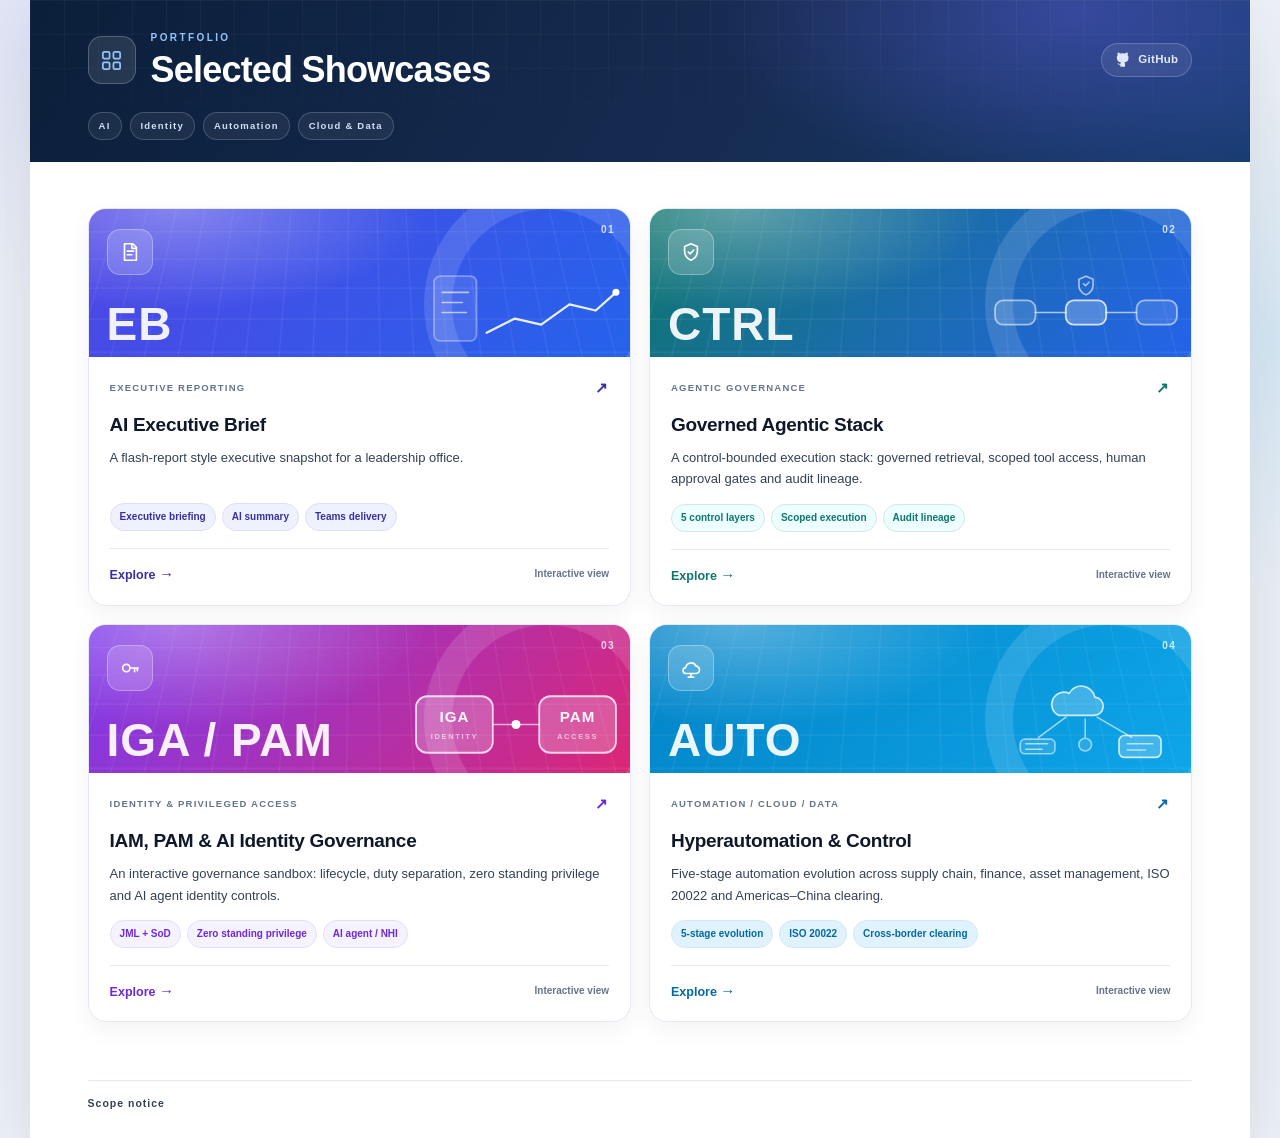
==== index.html @ c8b453c7 "Capitalize Selected Showcases heading" ====
<!DOCTYPE html>
<html lang="en">
<head>
  <meta charset="UTF-8" />
  <meta name="viewport" content="width=device-width, initial-scale=1.0" />
  <meta name="description" content="Selected Showcases across AI, identity, automation, cloud data and app delivery." />
  <title>Selected Showcases</title>
  <link rel="stylesheet" href="assets/index.css" />
</head>
<body>
  <svg class="sprite" aria-hidden="true">
    <symbol id="i-grid" viewBox="0 0 24 24"><rect x="3" y="3" width="7" height="7" rx="1.5"/><rect x="14" y="3" width="7" height="7" rx="1.5"/><rect x="3" y="14" width="7" height="7" rx="1.5"/><rect x="14" y="14" width="7" height="7" rx="1.5"/></symbol>
    <symbol id="i-brief" viewBox="0 0 24 24"><path d="M6 3h9l4 4v14H6z"/><path d="M9 11h7M9 15h5M14 3v5h5"/></symbol>
    <symbol id="i-shield" viewBox="0 0 24 24"><path d="M12 3l7 3v5c0 4.6-2.9 8.3-7 10-4.1-1.7-7-5.4-7-10V6z"/><path d="M9 12l2 2 4-4"/></symbol>
    <symbol id="i-key" viewBox="0 0 24 24"><circle cx="8" cy="12" r="4"/><path d="M12 12h9M17 12v4M20 12v3"/></symbol>
    <symbol id="i-cloud" viewBox="0 0 24 24"><path d="M7 18h10a4 4 0 0 0 .6-8 6 6 0 0 0-11.4 1.6A3.2 3.2 0 0 0 7 18z"/><path d="M9 22h6M12 18v4"/></symbol>
    <symbol id="i-payment" viewBox="0 0 24 24"><rect x="3" y="6" width="18" height="12" rx="2"/><path d="M3 10h18M7 14h4M17 14h2"/></symbol>
    <symbol id="i-mobile" viewBox="0 0 24 24"><rect x="7" y="3" width="10" height="18" rx="2"/><path d="M11 18h2M10 7h4"/></symbol>
    <symbol id="i-github" viewBox="0 0 24 24"><path d="M9 19c-4.3 1.4-4.3-2.5-6-3M15 22v-3.9a3.4 3.4 0 0 0-.9-2.6c3-.3 6.1-1.5 6.1-6.7A5.2 5.2 0 0 0 18.9 4.6 4.8 4.8 0 0 0 18.8.8S17.6.4 15 2.2a13 13 0 0 0-7 0C5.4.4 4.2.8 4.2.8A4.8 4.8 0 0 0 4.1 4.6 5.2 5.2 0 0 0 2.8 8.8c0 5.1 3 6.4 6.1 6.7A3.4 3.4 0 0 0 8 18.1V22"/></symbol>
  </svg>

  <div class="page">
    <header class="masthead">
      <div class="masthead-inner">
        <div class="mast-left">
          <span class="mast-mark"><svg><use href="#i-grid"></use></svg></span>
          <div>
            <span class="mast-kicker">PORTFOLIO</span>
            <h1>Selected Showcases</h1>
          </div>
        </div>
        <div class="mast-right">
          <a class="mast-github" href="https://github.com/royzcastle" target="_blank" rel="noopener noreferrer" aria-label="GitHub profile">
            <svg><use href="#i-github"></use></svg><span>GitHub</span>
          </a>
        </div>
      </div>
      <div class="domain-rail" aria-label="Selected Showcases">
        <span>AI</span><span>Identity</span><span>Automation</span><span>Cloud &amp; Data</span>
      </div>
    </header>

    <main>
      <section class="projects">
        <div class="project-grid">
          <a class="project-card tone-indigo" href="projects/flash-report/index.html">
            <div class="card-visual">
              <span class="card-index">01</span>
              <svg class="card-icon"><use href="#i-brief"></use></svg>
              <span class="card-code">EB</span>
              <svg class="card-viz" viewBox="0 0 190 84" aria-hidden="true">
                <rect x="4" y="10" width="42" height="64" rx="6" class="vz-soft"/>
                <path d="M12 26h26M12 36h20M12 46h24" class="vz-thin"/>
                <path d="M56 66 L84 52 L110 58 L138 38 L164 44 L184 26" class="vz-spark"/>
                <circle cx="184" cy="26" r="3.5" class="vz-dot"/>
              </svg>
            </div>
            <div class="card-body">
              <div class="card-meta"><span>EXECUTIVE REPORTING</span><span class="card-arrow">↗</span></div>
              <h3>AI Executive Brief</h3>
              <p>A flash-report style executive snapshot for a leadership office.</p>
              <div class="card-signals"><span>Executive briefing</span><span>AI summary</span><span>Teams delivery</span></div>
              <div class="card-foot"><span class="enter">Explore <b>→</b></span><span class="quick">Interactive view</span></div>
            </div>
          </a>

          <a class="project-card tone-blue" href="projects/rag-stack/index.html">
            <div class="card-visual">
              <span class="card-index">02</span>
              <svg class="card-icon"><use href="#i-shield"></use></svg>
              <span class="card-code">CTRL</span>
              <svg class="card-viz" viewBox="0 0 190 84" aria-hidden="true">
                <rect x="4" y="34" width="40" height="24" rx="8" class="vz-box"/>
                <rect x="74" y="34" width="40" height="24" rx="8" class="vz-strong"/>
                <rect x="144" y="34" width="40" height="24" rx="8" class="vz-box"/>
                <path d="M44 46h30M114 46h30" class="vz-thin"/>
                <path d="M94 10l7 3v6c0 4.6-3 7.8-7 9.5-4-1.7-7-4.9-7-9.5v-6z" class="vz-thin"/>
                <path d="M91.5 17.5l2 2 3.5-3.5" class="vz-thin"/>
              </svg>
            </div>
            <div class="card-body">
              <div class="card-meta"><span>AGENTIC GOVERNANCE</span><span class="card-arrow">↗</span></div>
              <h3>Governed Agentic Stack</h3>
              <p>A control-bounded execution stack: governed retrieval, scoped tool access, human approval gates and audit lineage.</p>
              <div class="card-signals"><span>5 control layers</span><span>Scoped execution</span><span>Audit lineage</span></div>
              <div class="card-foot"><span class="enter">Explore <b>→</b></span><span class="quick">Interactive view</span></div>
            </div>
          </a>

          <a class="project-card tone-violet" href="projects/iga-pam/index.html">
            <div class="card-visual">
              <span class="card-index">03</span>
              <svg class="card-icon"><use href="#i-key"></use></svg>
              <span class="card-code">IGA / PAM</span>
              <svg class="card-viz viz-modules" viewBox="0 0 210 84" aria-hidden="true">
                <rect x="6" y="14" width="76" height="56" rx="11" class="vz-strong"/>
                <text x="44" y="40" class="vz-label">IGA</text>
                <text x="44" y="56" class="vz-sub">IDENTITY</text>
                <rect x="128" y="14" width="76" height="56" rx="11" class="vz-strong"/>
                <text x="166" y="40" class="vz-label">PAM</text>
                <text x="166" y="56" class="vz-sub">ACCESS</text>
                <path d="M82 42h46" class="vz-thin"/>
                <circle cx="105" cy="42" r="4.5" class="vz-dot"/>
              </svg>
            </div>
            <div class="card-body">
              <div class="card-meta"><span>IDENTITY &amp; PRIVILEGED ACCESS</span><span class="card-arrow">↗</span></div>
              <h3>IAM, PAM &amp; AI Identity Governance</h3>
              <p>An interactive governance sandbox: lifecycle, duty separation, zero standing privilege and AI agent identity controls.</p>
              <div class="card-signals"><span>JML + SoD</span><span>Zero standing privilege</span><span>AI agent / NHI</span></div>
              <div class="card-foot"><span class="enter">Explore <b>→</b></span><span class="quick">Interactive view</span></div>
            </div>
          </a>

          <a class="project-card tone-cyan" href="projects/automation/index.html">
            <div class="card-visual">
              <span class="card-index">04</span>
              <svg class="card-icon"><use href="#i-cloud"></use></svg>
              <span class="card-code">AUTO</span>
              <svg class="card-viz" viewBox="0 0 210 84" aria-hidden="true">
                <path d="M74 32h38a10 10 0 0 0 1.5-20 15 15 0 0 0-28-4 9 9 0 0 0-11.5 24z" class="vz-strong"/>
                <path d="M82 34 52 56M103 36 103 56M116 34 154 56" class="vz-thin"/>
                <rect x="32" y="58" width="38" height="16" rx="5" class="vz-box"/>
                <path d="M38 63h24M38 69h18" class="vz-thin"/>
                <circle cx="103" cy="64" r="7" class="vz-box"/>
                <rect x="140" y="54" width="46" height="24" rx="6" class="vz-strong"/>
                <path d="M149 63h28M149 70h20" class="vz-thin"/>
              </svg>
            </div>
            <div class="card-body">
              <div class="card-meta"><span>AUTOMATION / CLOUD / DATA</span><span class="card-arrow">↗</span></div>
              <h3>Hyperautomation &amp; Control</h3>
              <p>Five-stage automation evolution across supply chain, finance, asset management, ISO 20022 and Americas–China clearing.</p>
              <div class="card-signals"><span>5-stage evolution</span><span>ISO 20022</span><span>Cross-border clearing</span></div>
              <div class="card-foot"><span class="enter">Explore <b>→</b></span><span class="quick">Interactive view</span></div>
            </div>
          </a>

        </div>
      </section>
    </main>

    <footer class="footer">
      <details class="legal">
        <summary>Scope notice</summary>
        <div class="legal-body">
          <strong>Confidentiality &amp; Scope Notice:</strong>
          Showcase summaries are conceptualized reference models. No proprietary source code, internal documentation,
          or confidential employer information is disclosed. Metrics and sample outputs are synthetic or illustrative.
          Nothing here is financial, investment, or legal advice.
        </div>
      </details>
    </footer>
  </div>
</body>
</html>
---- assets/index.css ----
:root {
  --navy: #0b1f3a;
  --navy2: #162c52;
  --ink: #0f172a;
  --ink2: #334155;
  --muted: #64748b;
  --line: #e4eaf3;
  --bg: #eef2f8;
}

* { box-sizing: border-box; }
html, body { margin: 0; padding: 0; }
body {
  background:
    radial-gradient(900px 500px at 8% 0%, rgba(99,102,241,.10), transparent 60%),
    radial-gradient(760px 420px at 100% 30%, rgba(14,165,233,.10), transparent 60%),
    var(--bg);
  color: var(--ink);
  font-family: "Segoe UI", "Microsoft JhengHei", -apple-system, BlinkMacSystemFont, sans-serif;
  line-height: 1.6;
  -webkit-font-smoothing: antialiased;
}
a { color: inherit; text-decoration: none; }
.sprite { position: absolute; width: 0; height: 0; overflow: hidden; }
svg { fill: none; stroke: currentColor; stroke-width: 1.8; stroke-linecap: round; stroke-linejoin: round; }

.page { max-width: 1220px; margin: 0 auto; background: #fff; box-shadow: 0 24px 80px rgba(15,23,42,.12); }

/* Masthead */
.masthead {
  position: relative; color: #fff; overflow: hidden;
  padding: 0 clamp(20px, 4.5vw, 58px);
  background:
    radial-gradient(600px 280px at 86% 8%, rgba(99,102,241,.42), transparent 62%),
    linear-gradient(122deg, var(--navy), var(--navy2) 60%, #173c70);
}
.masthead::before {
  content: ""; position: absolute; inset: 0;
  background-image: linear-gradient(rgba(255,255,255,.045) 1px, transparent 1px),
                    linear-gradient(90deg, rgba(255,255,255,.045) 1px, transparent 1px);
  background-size: 34px 34px; mask-image: linear-gradient(to bottom, #000, transparent 88%);
}
.masthead-inner { position: relative; display: flex; align-items: center; justify-content: space-between; gap: 20px; padding: 30px 0 22px; }
.mast-left { display: flex; align-items: center; gap: 15px; }
.mast-mark {
  width: 48px; height: 48px; border-radius: 14px; display: grid; place-items: center;
  background: rgba(255,255,255,.10); border: 1px solid rgba(255,255,255,.22); color: #93c5fd;
}
.mast-mark svg { width: 23px; height: 23px; }
.mast-kicker { display: block; font-size: 10px; font-weight: 800; letter-spacing: 2.4px; color: #93c5fd; }
.masthead h1 { margin: 3px 0 0; font-size: clamp(25px, 3.2vw, 36px); line-height: 1.15; letter-spacing: -.8px; }
.mast-right { display: flex; align-items: center; gap: clamp(16px, 3vw, 30px); }
.mast-github {
  display: inline-flex; align-items: center; gap: 7px; line-height: 1;
  font-size: 11.5px; font-weight: 800; letter-spacing: .3px; color: #dfe9fb;
  padding: 8px 13px; border-radius: 999px;
  background: rgba(255,255,255,.08); border: 1px solid rgba(255,255,255,.20);
  transition: background .2s ease, border-color .2s ease, transform .2s ease;
}
.mast-github:hover { background: rgba(255,255,255,.18); border-color: rgba(255,255,255,.42); transform: translateY(-2px); }
.mast-github svg { width: 16px; height: 16px; fill: currentColor; stroke: none; }
.mast-count { text-align: right; line-height: 1; }
.mast-count strong { display: block; font-size: clamp(34px, 4vw, 48px); letter-spacing: -2px; color: #fff; }
.mast-count span { display: block; margin-top: 6px; font-size: 9.5px; font-weight: 800; letter-spacing: 2px; color: #a9c2df; }
.domain-rail { position: relative; display: flex; flex-wrap: wrap; gap: 8px; padding: 0 0 22px; }
.domain-rail span {
  font-size: 9.5px; font-weight: 800; letter-spacing: 1.2px; color: #cfe0f5;
  border: 1px solid rgba(255,255,255,.18); background: rgba(255,255,255,.06);
  border-radius: 999px; padding: 5px 10px;
}

/* Projects */
.projects { padding: clamp(26px, 4vw, 46px) clamp(20px, 4.5vw, 58px) clamp(34px, 5vw, 58px); }
.project-grid { display: grid; grid-template-columns: repeat(2, minmax(0, 1fr)); gap: 18px; }
.project-card {
  --a: #4f46e5; --b: #2563eb; --soft: #eef2ff; --accent-ink: #3730a3;
  display: block; background: #fff; border: 1px solid var(--line); border-radius: 18px;
  overflow: hidden; box-shadow: 0 8px 24px rgba(15,23,42,.05);
  transition: transform .2s ease, box-shadow .2s ease, border-color .2s ease;
}
.project-card:hover { transform: translateY(-4px); box-shadow: 0 22px 46px rgba(15,23,42,.13); border-color: color-mix(in srgb, var(--a) 35%, white); }
.tone-blue { --a: #0f766e; --b: #2563eb; --soft: #ecfeff; --accent-ink: #0f766e; }
.tone-violet { --a: #7c3aed; --b: #db2777; --soft: #f5f3ff; --accent-ink: #6d28d9; }
.tone-cyan { --a: #0284c7; --b: #0ea5e9; --soft: #e0f2fe; --accent-ink: #0369a1; }
.tone-amber { --a: #b45309; --b: #ea580c; --soft: #fff7ed; --accent-ink: #9a3412; }
.tone-rose { --a: #4338ca; --b: #9333ea; --soft: #eef2ff; --accent-ink: #5b21b6; }
.tone-green { --a: #047857; --b: #16a34a; --soft: #ecfdf5; --accent-ink: #047857; }
.card-visual {
  position: relative; height: 148px; overflow: hidden;
  background: radial-gradient(420px 170px at 16% 0%, rgba(255,255,255,.32), transparent 60%),
              linear-gradient(128deg, var(--a), var(--b));
}
.card-visual::before {
  content: ""; position: absolute; inset: 0;
  background-image: linear-gradient(rgba(255,255,255,.13) 1px, transparent 1px),
                    linear-gradient(90deg, rgba(255,255,255,.13) 1px, transparent 1px);
  background-size: 26px 26px; transform: perspective(300px) rotateX(18deg) scale(1.2);
  opacity: .5;
}
.card-visual::after {
  content: ""; position: absolute; right: -40px; bottom: -70px; width: 190px; height: 190px;
  border-radius: 50%; border: 28px solid rgba(255,255,255,.13);
}
.card-index { position: absolute; top: 13px; right: 15px; font-size: 10px; font-weight: 800; letter-spacing: 1.5px; color: rgba(255,255,255,.78); }
.card-icon {
  position: absolute; left: 18px; top: 20px; width: 46px; height: 46px; padding: 11px;
  border-radius: 13px; background: rgba(255,255,255,.16); border: 1px solid rgba(255,255,255,.30);
  color: #fff; backdrop-filter: blur(6px);
}
.card-code {
  position: absolute; left: 18px; bottom: 10px; font-size: clamp(30px, 3.6vw, 46px);
  font-weight: 850; letter-spacing: 1px; color: rgba(255,255,255,.92); line-height: 1;
}
/* Mini sales-deck diagrams */
.card-viz { position: absolute; right: 8px; bottom: 6px; width: 192px; height: 85px; pointer-events: none; }
.card-viz.viz-modules { width: 212px; }
.card-viz .vz-box { fill: rgba(255,255,255,.12); stroke: rgba(255,255,255,.55); }
.card-viz .vz-strong { fill: rgba(255,255,255,.22); stroke: rgba(255,255,255,.78); }
.card-viz .vz-soft { fill: rgba(255,255,255,.10); stroke: rgba(255,255,255,.35); }
.card-viz .vz-thin { stroke: rgba(255,255,255,.62); stroke-width: 1.6; }
.card-viz .vz-spark { stroke: rgba(255,255,255,.9); stroke-width: 2.2; }
.card-viz .vz-dot { fill: #fff; stroke: none; }
.card-viz text { stroke: none; font-family: inherit; }
.card-viz .vz-label { fill: rgba(255,255,255,.96); font-size: 15px; font-weight: 800; letter-spacing: 1px; text-anchor: middle; }
.card-viz .vz-sub { fill: rgba(255,255,255,.62); font-size: 7.5px; font-weight: 700; letter-spacing: 1.6px; text-anchor: middle; }
.card-body { padding: 19px 21px 18px; }
.card-meta { display: flex; align-items: center; justify-content: space-between; gap: 12px; font-size: 9.5px; font-weight: 800; letter-spacing: 1.2px; color: var(--muted); }
.card-arrow { color: var(--accent-ink); font-size: 15px; transition: transform .2s ease; }
.project-card:hover .card-arrow { transform: translate(3px, -3px); }
.card-body h3 { margin: 10px 0 7px; font-size: 19px; letter-spacing: -.3px; }
.card-body p { margin: 0; min-height: 42px; font-size: 13px; color: var(--ink2); line-height: 1.65; }
.card-signals { display: flex; flex-wrap: wrap; gap: 6px; margin-top: 14px; }
.card-signals span {
  font-size: 10px; font-weight: 700; padding: 5px 9px; border-radius: 999px;
  color: var(--accent-ink); background: var(--soft); border: 1px solid color-mix(in srgb, var(--a) 18%, white);
}
.card-foot {
  display: flex; align-items: center; justify-content: space-between; gap: 12px;
  margin-top: 17px; padding-top: 13px; border-top: 1px solid var(--line);
}
.enter { font-size: 12.5px; font-weight: 800; color: var(--accent-ink); }
.enter b { font-size: 15px; transition: transform .2s ease; display: inline-block; }
.project-card:hover .enter b { transform: translateX(4px); }
.quick { font-size: 10px; font-weight: 700; color: var(--muted); }

/* Footer */
.footer { padding: 0 clamp(20px, 4.5vw, 58px) 26px; background: #fff; }
.legal { border-top: 1px solid var(--line); padding-top: 14px; font-size: 10.5px; color: var(--muted); }
.legal summary { cursor: pointer; display: inline-block; font-weight: 800; letter-spacing: 1px; color: var(--ink2); }
.legal-body { margin-top: 10px; line-height: 1.7; max-width: 900px; }
.legal-body strong { color: var(--ink); }

@media (max-width: 900px) {
  .project-grid { grid-template-columns: minmax(0, 1fr); }
}
@media (max-width: 640px) {
  .masthead-inner { flex-direction: column; align-items: stretch; gap: 16px; }
  .mast-right { justify-content: space-between; }
  .mast-count strong { font-size: 34px; }
}
@media (max-width: 560px) {
  .card-body p { min-height: 0; }
  .card-viz { width: 150px; height: 66px; }
  .card-viz.viz-modules { width: 168px; }
}
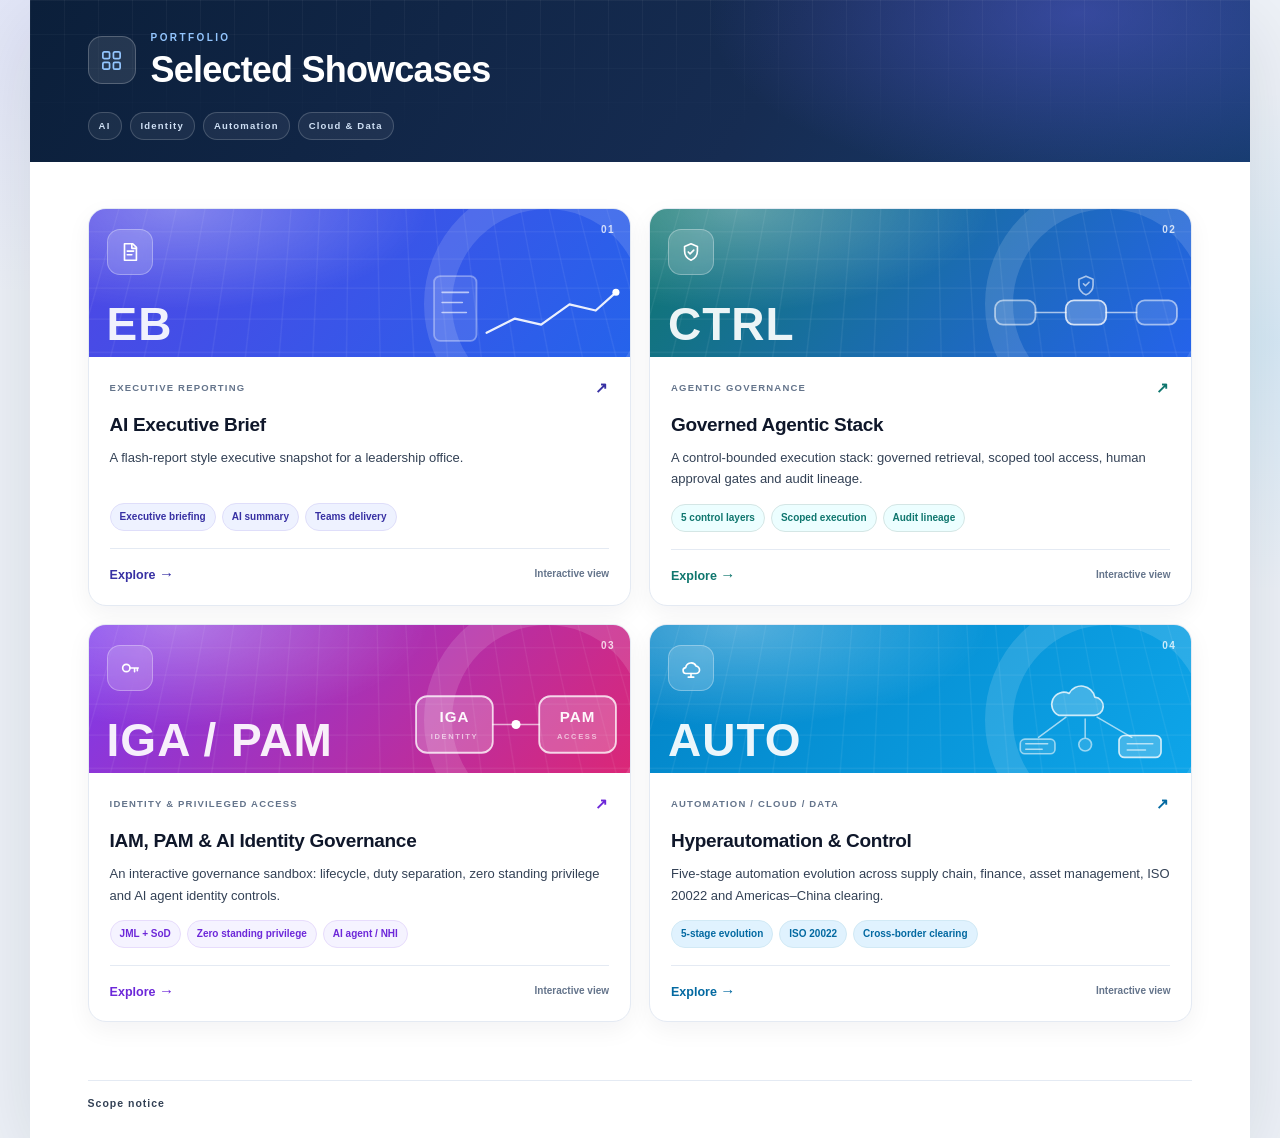
==== commit f89276b4: "Remove GitHub pill from homepage masthead" ====
--- a/index.html
+++ b/index.html
@@ -16,7 +16,6 @@
     <symbol id="i-cloud" viewBox="0 0 24 24"><path d="M7 18h10a4 4 0 0 0 .6-8 6 6 0 0 0-11.4 1.6A3.2 3.2 0 0 0 7 18z"/><path d="M9 22h6M12 18v4"/></symbol>
     <symbol id="i-payment" viewBox="0 0 24 24"><rect x="3" y="6" width="18" height="12" rx="2"/><path d="M3 10h18M7 14h4M17 14h2"/></symbol>
     <symbol id="i-mobile" viewBox="0 0 24 24"><rect x="7" y="3" width="10" height="18" rx="2"/><path d="M11 18h2M10 7h4"/></symbol>
-    <symbol id="i-github" viewBox="0 0 24 24"><path d="M9 19c-4.3 1.4-4.3-2.5-6-3M15 22v-3.9a3.4 3.4 0 0 0-.9-2.6c3-.3 6.1-1.5 6.1-6.7A5.2 5.2 0 0 0 18.9 4.6 4.8 4.8 0 0 0 18.8.8S17.6.4 15 2.2a13 13 0 0 0-7 0C5.4.4 4.2.8 4.2.8A4.8 4.8 0 0 0 4.1 4.6 5.2 5.2 0 0 0 2.8 8.8c0 5.1 3 6.4 6.1 6.7A3.4 3.4 0 0 0 8 18.1V22"/></symbol>
   </svg>
 
   <div class="page">
@@ -28,11 +27,6 @@
             <span class="mast-kicker">PORTFOLIO</span>
             <h1>Selected Showcases</h1>
           </div>
-        </div>
-        <div class="mast-right">
-          <a class="mast-github" href="https://github.com/royzcastle" target="_blank" rel="noopener noreferrer" aria-label="GitHub profile">
-            <svg><use href="#i-github"></use></svg><span>GitHub</span>
-          </a>
         </div>
       </div>
       <div class="domain-rail" aria-label="Selected Showcases">
--- a/assets/index.css
+++ b/assets/index.css
@@ -49,16 +49,6 @@
 .mast-mark svg { width: 23px; height: 23px; }
 .mast-kicker { display: block; font-size: 10px; font-weight: 800; letter-spacing: 2.4px; color: #93c5fd; }
 .masthead h1 { margin: 3px 0 0; font-size: clamp(25px, 3.2vw, 36px); line-height: 1.15; letter-spacing: -.8px; }
-.mast-right { display: flex; align-items: center; gap: clamp(16px, 3vw, 30px); }
-.mast-github {
-  display: inline-flex; align-items: center; gap: 7px; line-height: 1;
-  font-size: 11.5px; font-weight: 800; letter-spacing: .3px; color: #dfe9fb;
-  padding: 8px 13px; border-radius: 999px;
-  background: rgba(255,255,255,.08); border: 1px solid rgba(255,255,255,.20);
-  transition: background .2s ease, border-color .2s ease, transform .2s ease;
-}
-.mast-github:hover { background: rgba(255,255,255,.18); border-color: rgba(255,255,255,.42); transform: translateY(-2px); }
-.mast-github svg { width: 16px; height: 16px; fill: currentColor; stroke: none; }
 .mast-count { text-align: right; line-height: 1; }
 .mast-count strong { display: block; font-size: clamp(34px, 4vw, 48px); letter-spacing: -2px; color: #fff; }
 .mast-count span { display: block; margin-top: 6px; font-size: 9.5px; font-weight: 800; letter-spacing: 2px; color: #a9c2df; }
@@ -155,7 +145,6 @@
 }
 @media (max-width: 640px) {
   .masthead-inner { flex-direction: column; align-items: stretch; gap: 16px; }
-  .mast-right { justify-content: space-between; }
   .mast-count strong { font-size: 34px; }
 }
 @media (max-width: 560px) {
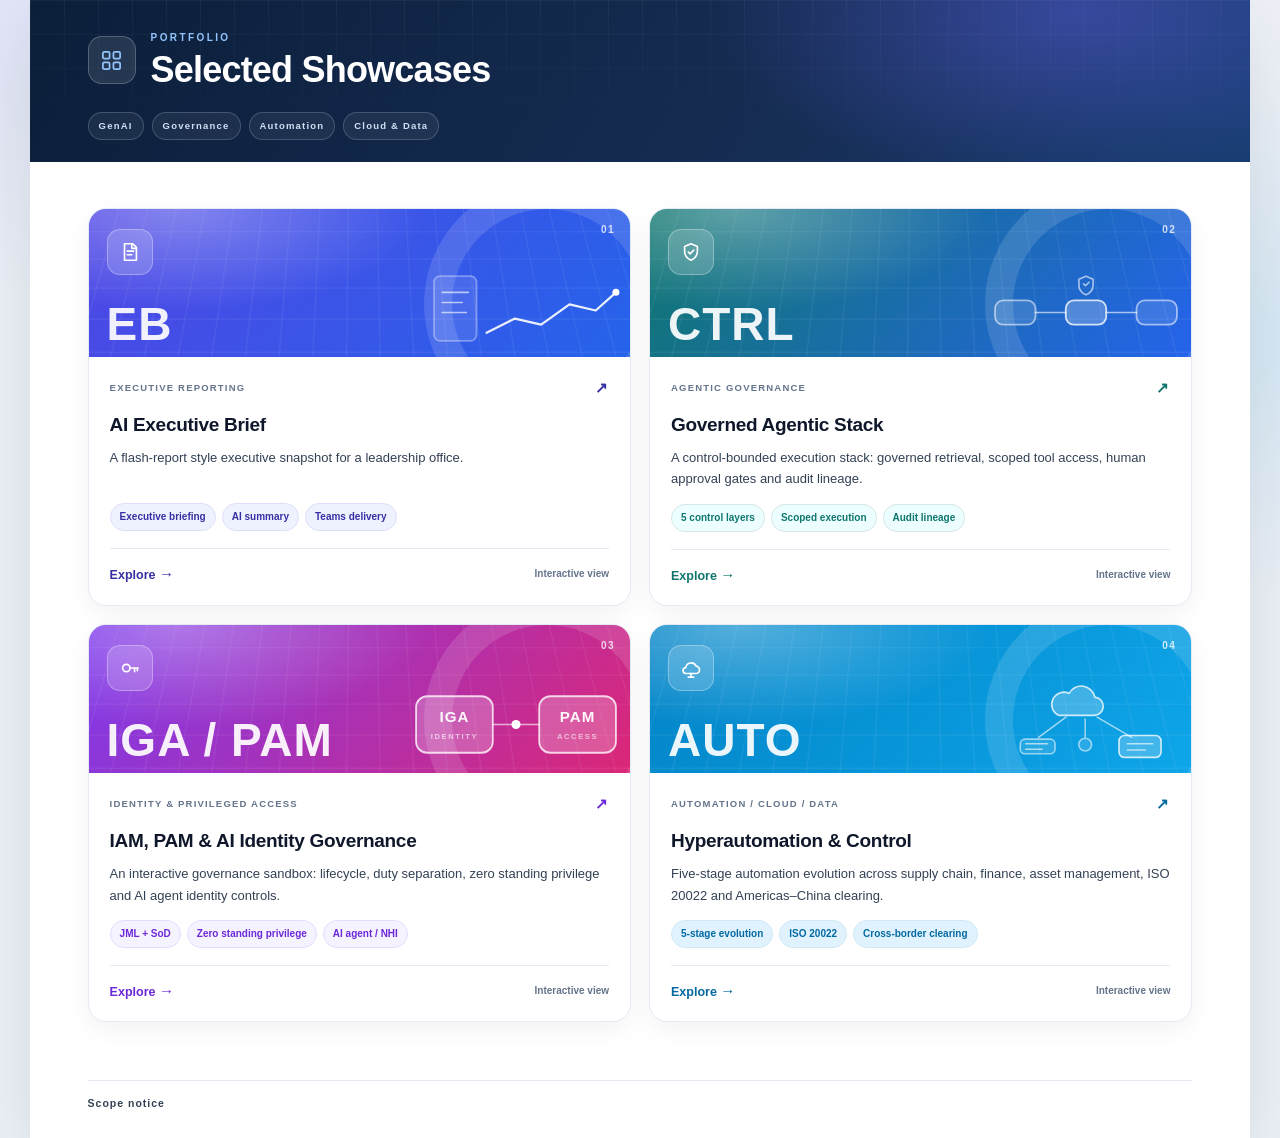
==== commit 38aff3e4: "Rename domain tags: AI -> GenAI, Identity -> Governance" ====
--- a/index.html
+++ b/index.html
@@ -30,7 +30,7 @@
         </div>
       </div>
       <div class="domain-rail" aria-label="Selected Showcases">
-        <span>AI</span><span>Identity</span><span>Automation</span><span>Cloud &amp; Data</span>
+        <span>GenAI</span><span>Governance</span><span>Automation</span><span>Cloud &amp; Data</span>
       </div>
     </header>
 
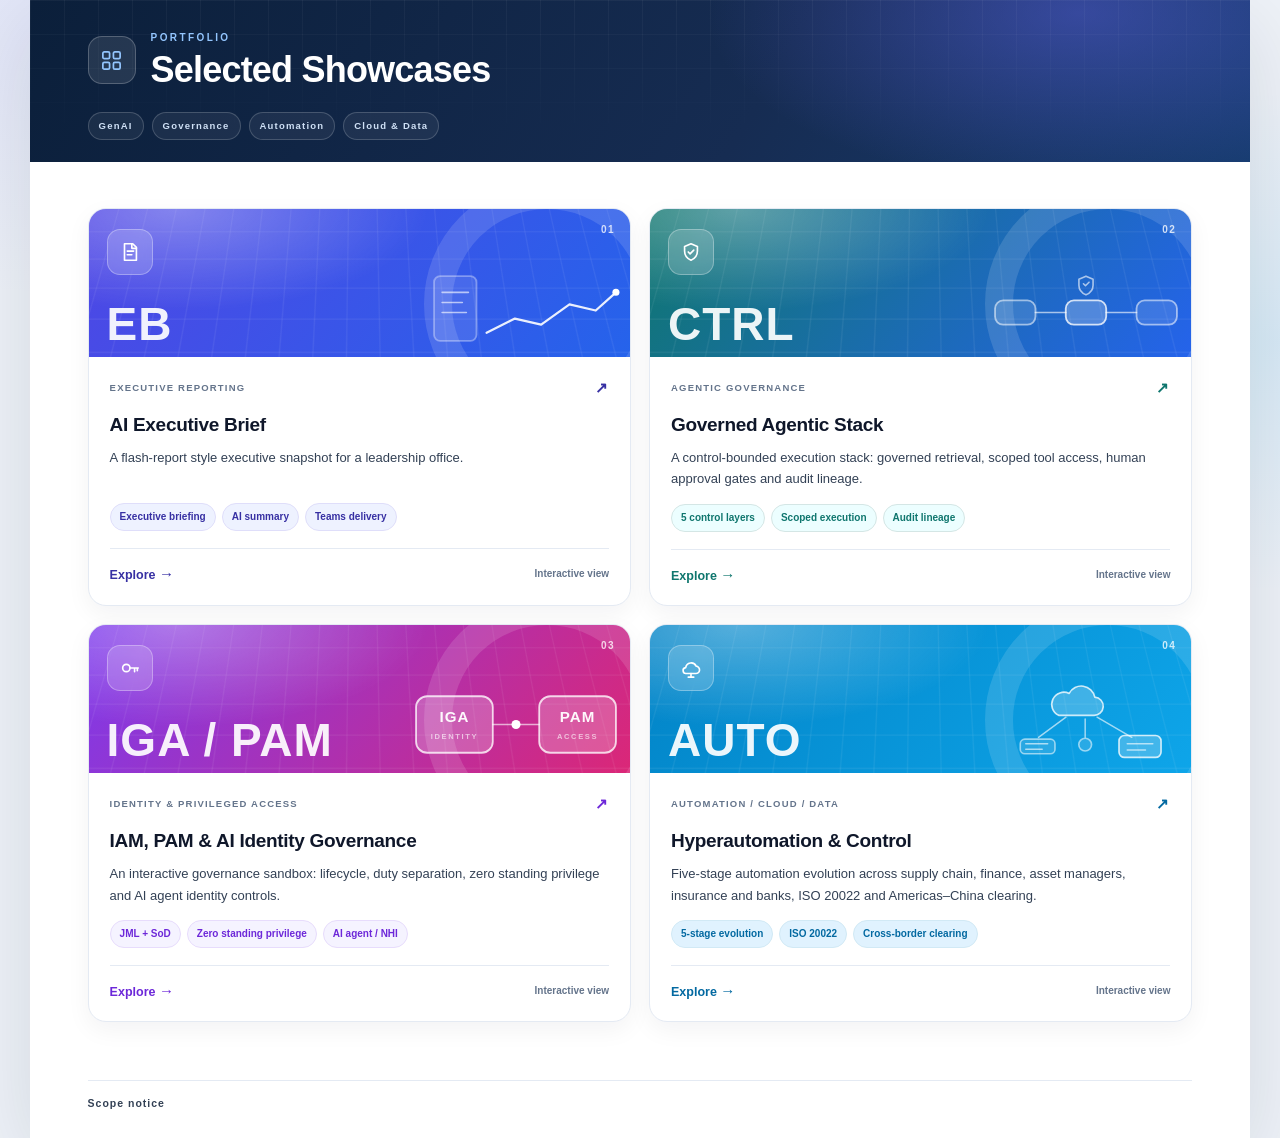
==== commit 40896893: "Widen asset management wording to asset managers / insurance / banks (FSI tag + homepage card)" ====
--- a/index.html
+++ b/index.html
@@ -124,7 +124,7 @@
             <div class="card-body">
               <div class="card-meta"><span>AUTOMATION / CLOUD / DATA</span><span class="card-arrow">↗</span></div>
               <h3>Hyperautomation &amp; Control</h3>
-              <p>Five-stage automation evolution across supply chain, finance, asset management, ISO 20022 and Americas–China clearing.</p>
+              <p>Five-stage automation evolution across supply chain, finance, asset managers, insurance and banks, ISO 20022 and Americas–China clearing.</p>
               <div class="card-signals"><span>5-stage evolution</span><span>ISO 20022</span><span>Cross-border clearing</span></div>
               <div class="card-foot"><span class="enter">Explore <b>→</b></span><span class="quick">Interactive view</span></div>
             </div>
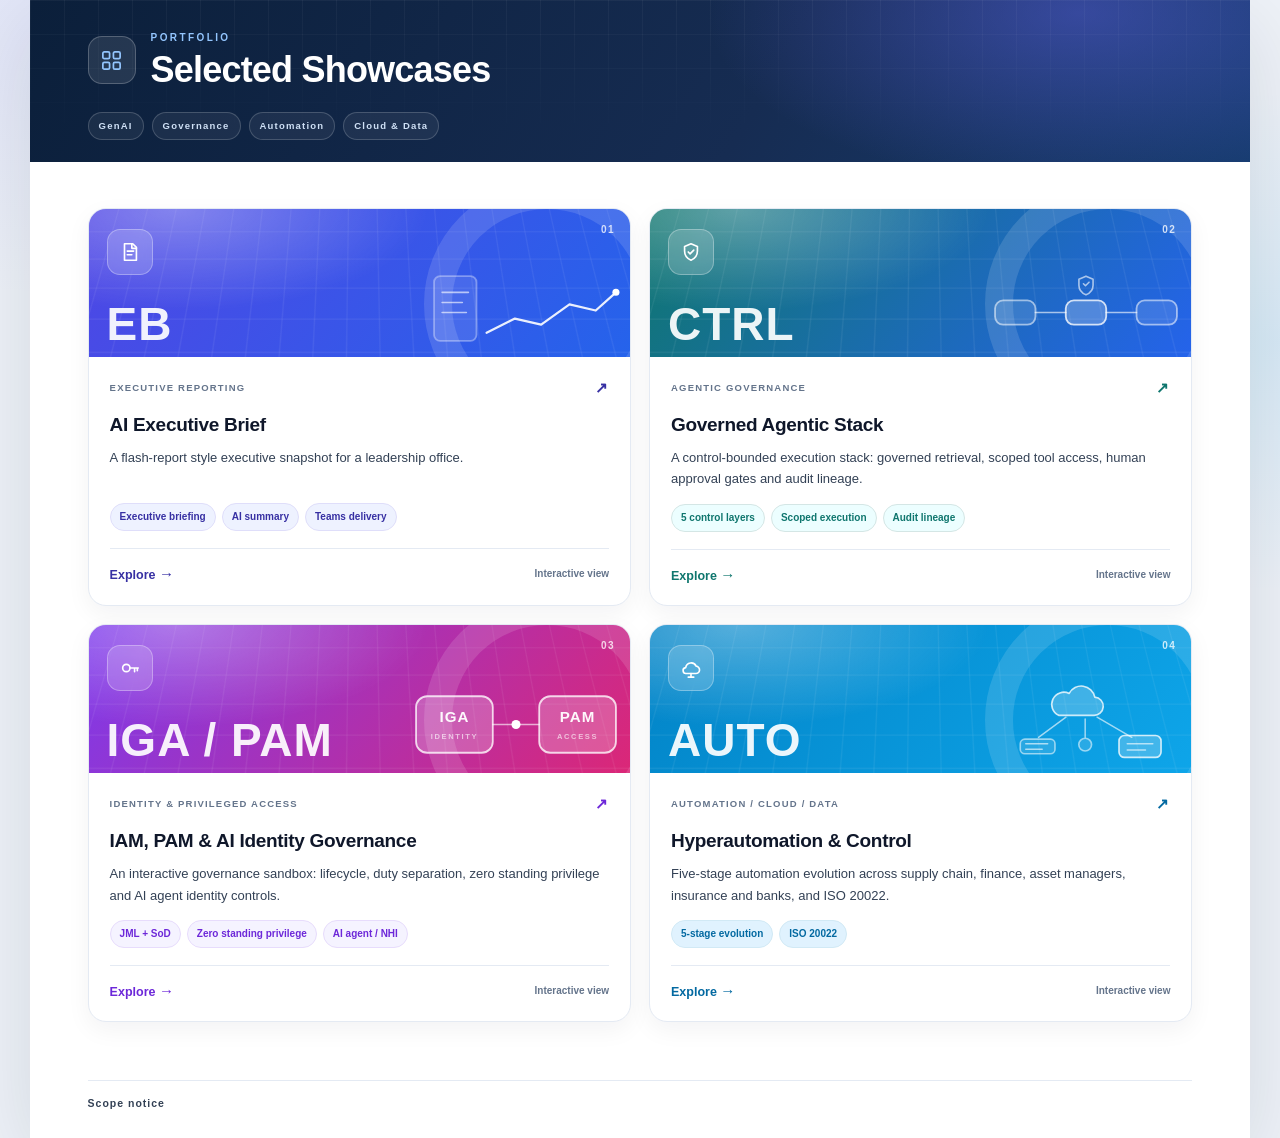
==== commit b9dc093c: "Remove Americas-China cross-border clearing domain from automation card and page" ====
--- a/index.html
+++ b/index.html
@@ -124,8 +124,8 @@
             <div class="card-body">
               <div class="card-meta"><span>AUTOMATION / CLOUD / DATA</span><span class="card-arrow">↗</span></div>
               <h3>Hyperautomation &amp; Control</h3>
-              <p>Five-stage automation evolution across supply chain, finance, asset managers, insurance and banks, ISO 20022 and Americas–China clearing.</p>
-              <div class="card-signals"><span>5-stage evolution</span><span>ISO 20022</span><span>Cross-border clearing</span></div>
+              <p>Five-stage automation evolution across supply chain, finance, asset managers, insurance and banks, and ISO 20022.</p>
+              <div class="card-signals"><span>5-stage evolution</span><span>ISO 20022</span></div>
               <div class="card-foot"><span class="enter">Explore <b>→</b></span><span class="quick">Interactive view</span></div>
             </div>
           </a>
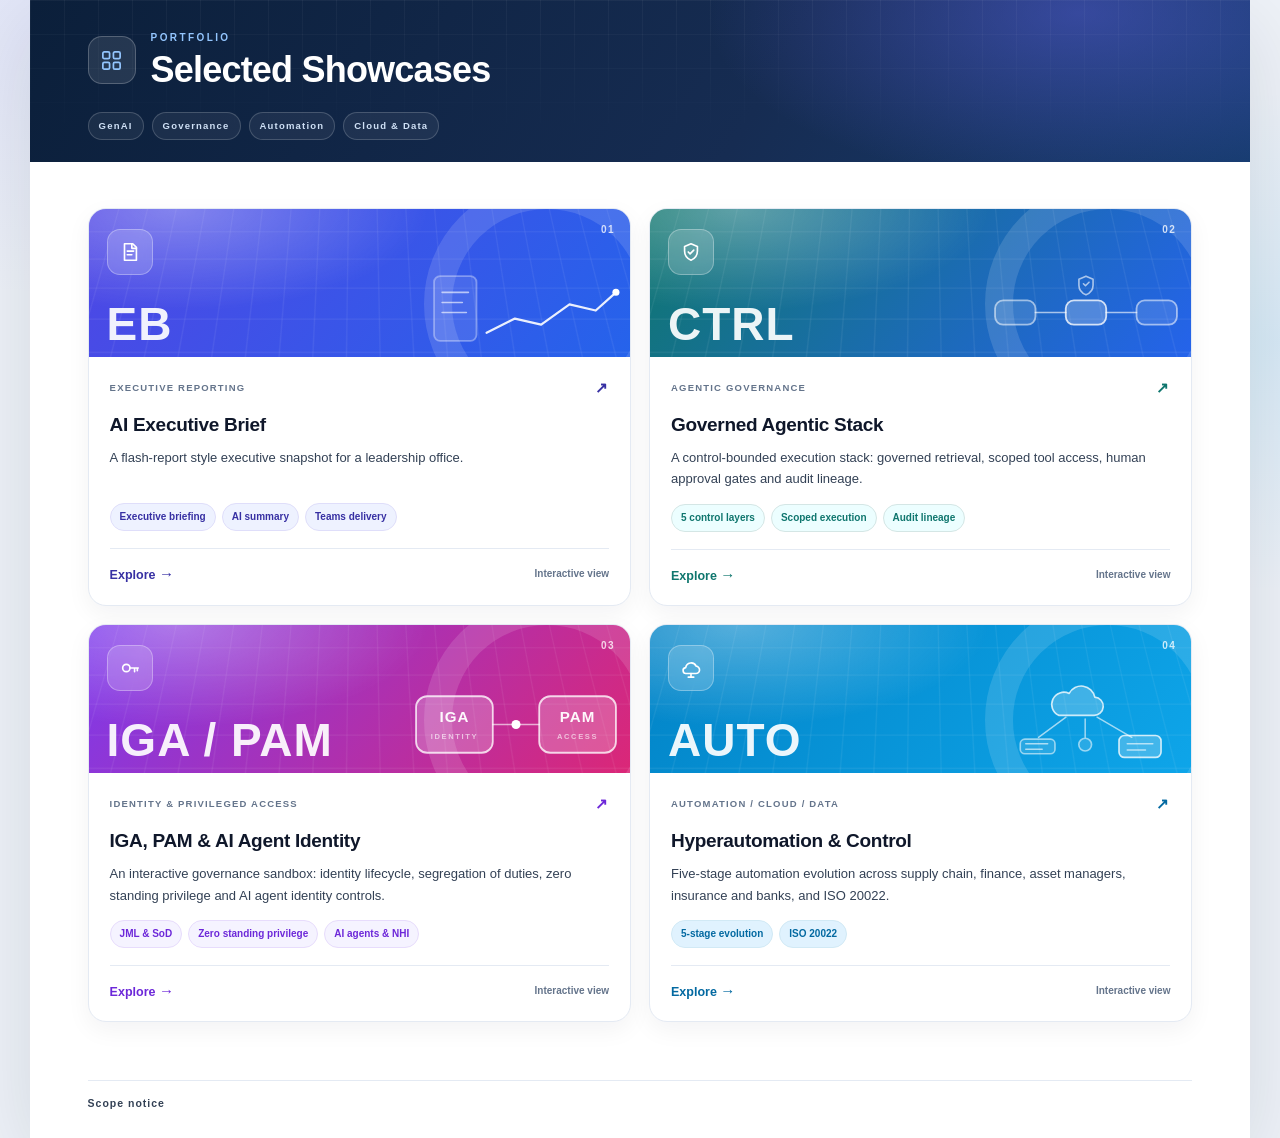
==== commit a38db73a: "IGA/PAM wording: align acronym IGA, use segregation of duties, clarify AI agent identity" ====
--- a/index.html
+++ b/index.html
@@ -99,9 +99,9 @@
             </div>
             <div class="card-body">
               <div class="card-meta"><span>IDENTITY &amp; PRIVILEGED ACCESS</span><span class="card-arrow">↗</span></div>
-              <h3>IAM, PAM &amp; AI Identity Governance</h3>
-              <p>An interactive governance sandbox: lifecycle, duty separation, zero standing privilege and AI agent identity controls.</p>
-              <div class="card-signals"><span>JML + SoD</span><span>Zero standing privilege</span><span>AI agent / NHI</span></div>
+              <h3>IGA, PAM &amp; AI Agent Identity</h3>
+              <p>An interactive governance sandbox: identity lifecycle, segregation of duties, zero standing privilege and AI agent identity controls.</p>
+              <div class="card-signals"><span>JML &amp; SoD</span><span>Zero standing privilege</span><span>AI agents &amp; NHI</span></div>
               <div class="card-foot"><span class="enter">Explore <b>→</b></span><span class="quick">Interactive view</span></div>
             </div>
           </a>
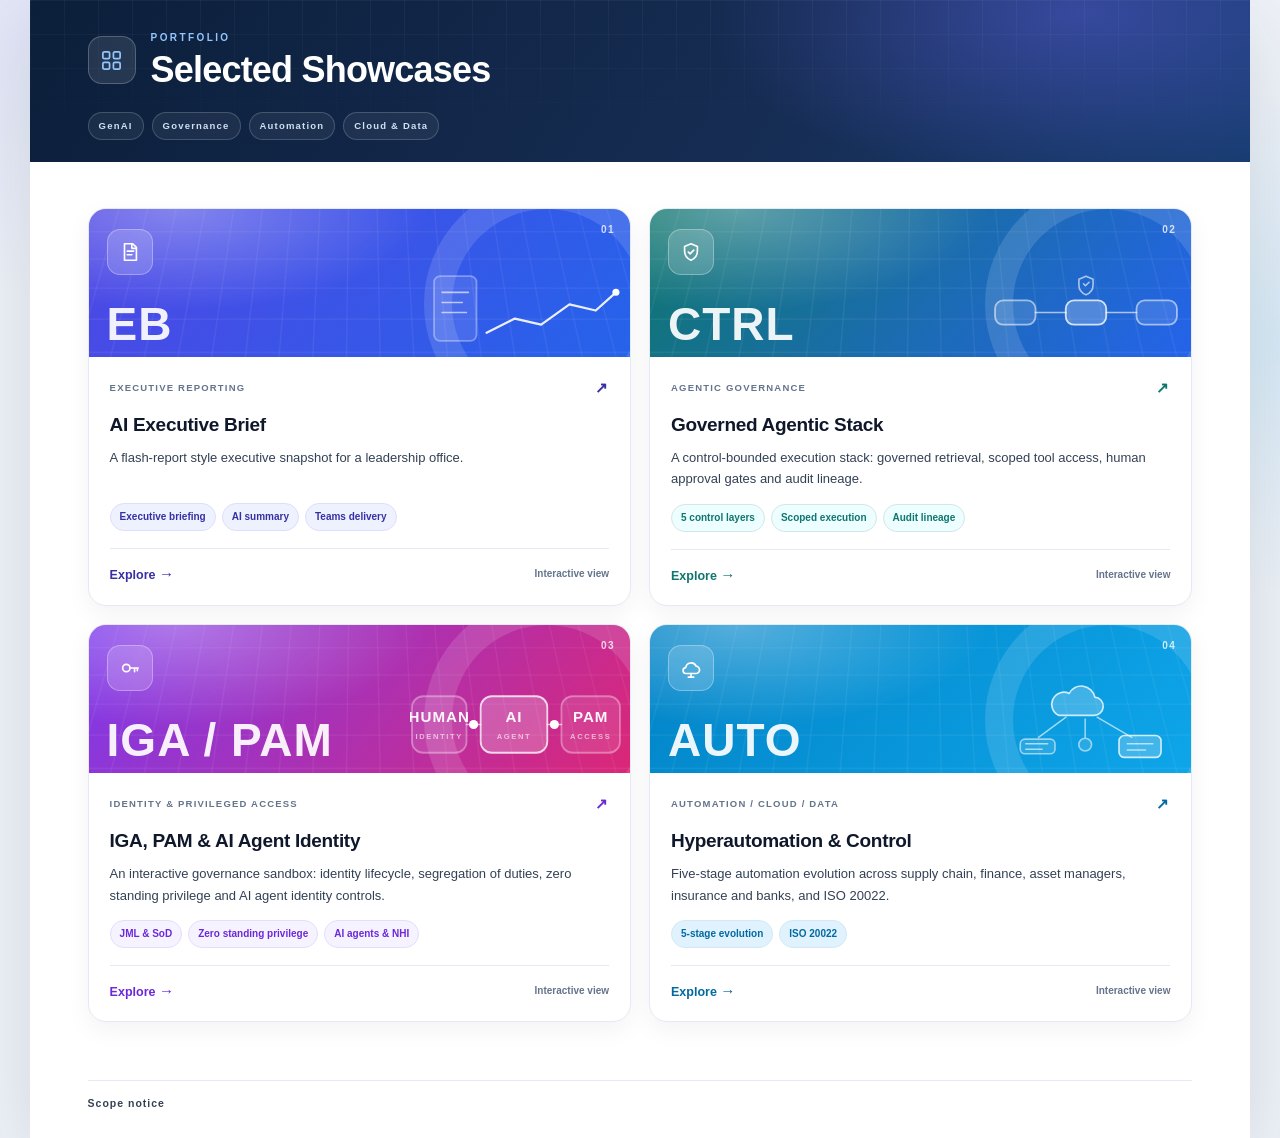
==== commit a9c6dba0: "IGA/PAM card banner: replace duplicated IGA-PAM pills with HUMAN-AI-PAM flow diagram" ====
--- a/index.html
+++ b/index.html
@@ -87,14 +87,18 @@
               <svg class="card-icon"><use href="#i-key"></use></svg>
               <span class="card-code">IGA / PAM</span>
               <svg class="card-viz viz-modules" viewBox="0 0 210 84" aria-hidden="true">
-                <rect x="6" y="14" width="76" height="56" rx="11" class="vz-strong"/>
-                <text x="44" y="40" class="vz-label">IGA</text>
-                <text x="44" y="56" class="vz-sub">IDENTITY</text>
-                <rect x="128" y="14" width="76" height="56" rx="11" class="vz-strong"/>
-                <text x="166" y="40" class="vz-label">PAM</text>
-                <text x="166" y="56" class="vz-sub">ACCESS</text>
-                <path d="M82 42h46" class="vz-thin"/>
-                <circle cx="105" cy="42" r="4.5" class="vz-dot"/>
+                <rect x="2" y="14" width="54" height="56" rx="11" class="vz-soft"/>
+                <text x="29" y="40" class="vz-label">HUMAN</text>
+                <text x="29" y="56" class="vz-sub">IDENTITY</text>
+                <rect x="70" y="14" width="66" height="56" rx="11" class="vz-strong"/>
+                <text x="103" y="40" class="vz-label">AI</text>
+                <text x="103" y="56" class="vz-sub">AGENT</text>
+                <rect x="150" y="14" width="58" height="56" rx="11" class="vz-soft"/>
+                <text x="179" y="40" class="vz-label">PAM</text>
+                <text x="179" y="56" class="vz-sub">ACCESS</text>
+                <path d="M56 42h14M136 42h14" class="vz-thin"/>
+                <circle cx="63" cy="42" r="4.5" class="vz-dot"/>
+                <circle cx="143" cy="42" r="4.5" class="vz-dot"/>
               </svg>
             </div>
             <div class="card-body">
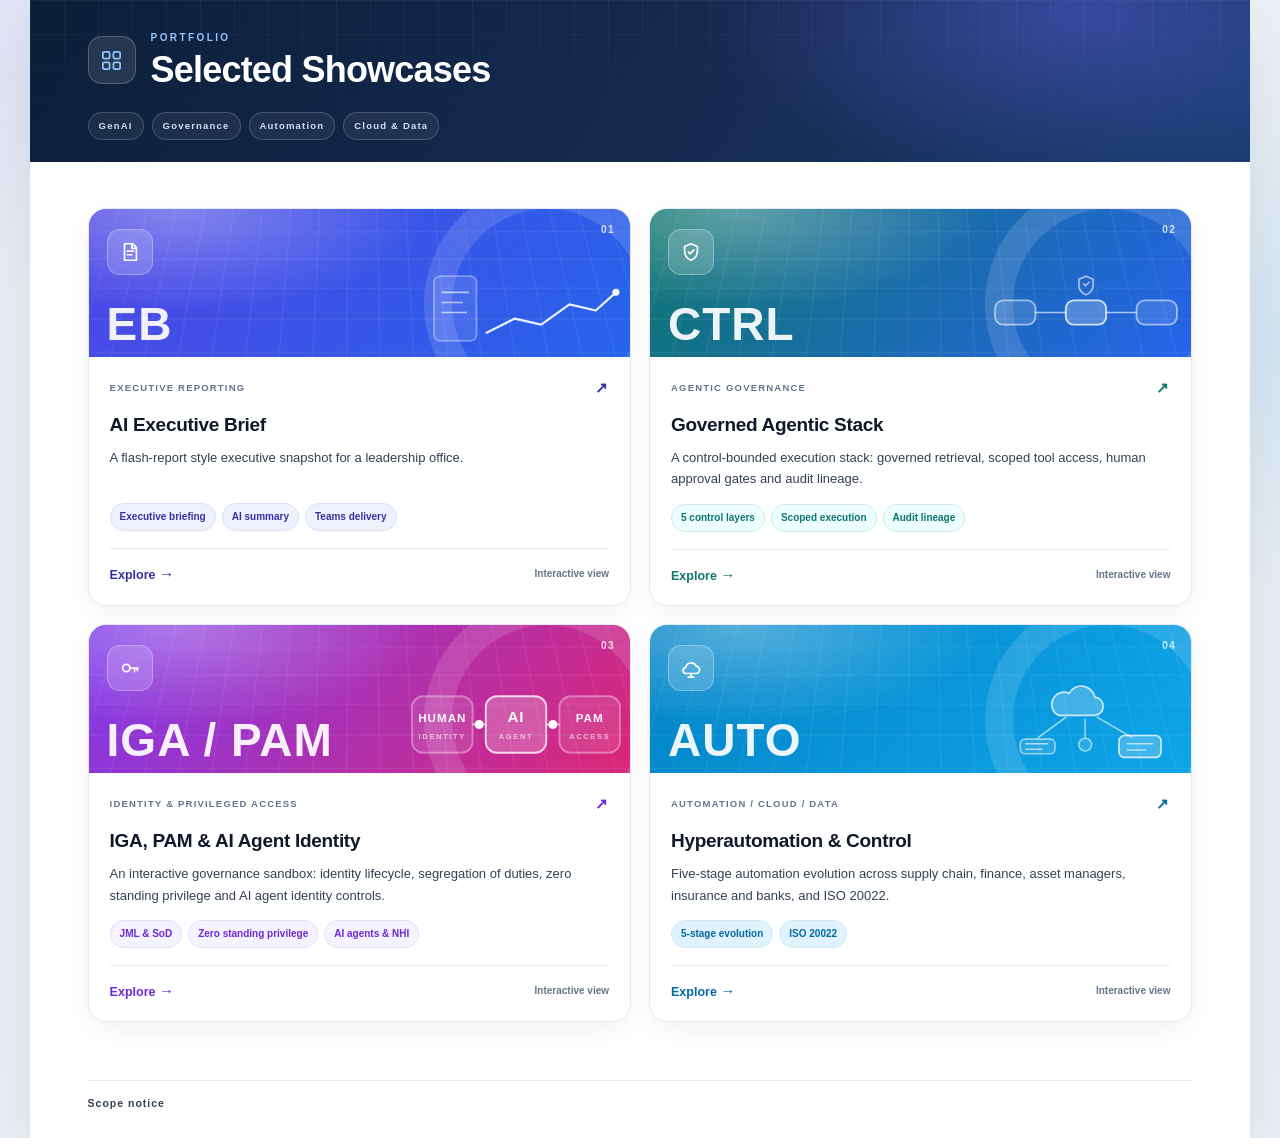
==== commit b030c7d6: "Fix IGA/PAM banner text overflow: smaller label font, uniform pill widths" ====
--- a/index.html
+++ b/index.html
@@ -87,18 +87,18 @@
               <svg class="card-icon"><use href="#i-key"></use></svg>
               <span class="card-code">IGA / PAM</span>
               <svg class="card-viz viz-modules" viewBox="0 0 210 84" aria-hidden="true">
-                <rect x="2" y="14" width="54" height="56" rx="11" class="vz-soft"/>
-                <text x="29" y="40" class="vz-label">HUMAN</text>
-                <text x="29" y="56" class="vz-sub">IDENTITY</text>
-                <rect x="70" y="14" width="66" height="56" rx="11" class="vz-strong"/>
-                <text x="103" y="40" class="vz-label">AI</text>
-                <text x="103" y="56" class="vz-sub">AGENT</text>
-                <rect x="150" y="14" width="58" height="56" rx="11" class="vz-soft"/>
-                <text x="179" y="40" class="vz-label">PAM</text>
-                <text x="179" y="56" class="vz-sub">ACCESS</text>
-                <path d="M56 42h14M136 42h14" class="vz-thin"/>
-                <circle cx="63" cy="42" r="4.5" class="vz-dot"/>
-                <circle cx="143" cy="42" r="4.5" class="vz-dot"/>
+                <rect x="2" y="14" width="60" height="56" rx="11" class="vz-soft"/>
+                <text x="32" y="40" class="vz-label-sm">HUMAN</text>
+                <text x="32" y="56" class="vz-sub">IDENTITY</text>
+                <rect x="75" y="14" width="60" height="56" rx="11" class="vz-strong"/>
+                <text x="105" y="40" class="vz-label">AI</text>
+                <text x="105" y="56" class="vz-sub">AGENT</text>
+                <rect x="148" y="14" width="60" height="56" rx="11" class="vz-soft"/>
+                <text x="178" y="40" class="vz-label-sm">PAM</text>
+                <text x="178" y="56" class="vz-sub">ACCESS</text>
+                <path d="M62 42h13M135 42h13" class="vz-thin"/>
+                <circle cx="68.5" cy="42" r="4.5" class="vz-dot"/>
+                <circle cx="141.5" cy="42" r="4.5" class="vz-dot"/>
               </svg>
             </div>
             <div class="card-body">
--- a/assets/index.css
+++ b/assets/index.css
@@ -112,6 +112,7 @@
 .card-viz .vz-dot { fill: #fff; stroke: none; }
 .card-viz text { stroke: none; font-family: inherit; }
 .card-viz .vz-label { fill: rgba(255,255,255,.96); font-size: 15px; font-weight: 800; letter-spacing: 1px; text-anchor: middle; }
+.card-viz .vz-label-sm { fill: rgba(255,255,255,.96); font-size: 11.5px; font-weight: 800; letter-spacing: 1px; text-anchor: middle; }
 .card-viz .vz-sub { fill: rgba(255,255,255,.62); font-size: 7.5px; font-weight: 700; letter-spacing: 1.6px; text-anchor: middle; }
 .card-body { padding: 19px 21px 18px; }
 .card-meta { display: flex; align-items: center; justify-content: space-between; gap: 12px; font-size: 9.5px; font-weight: 800; letter-spacing: 1.2px; color: var(--muted); }
